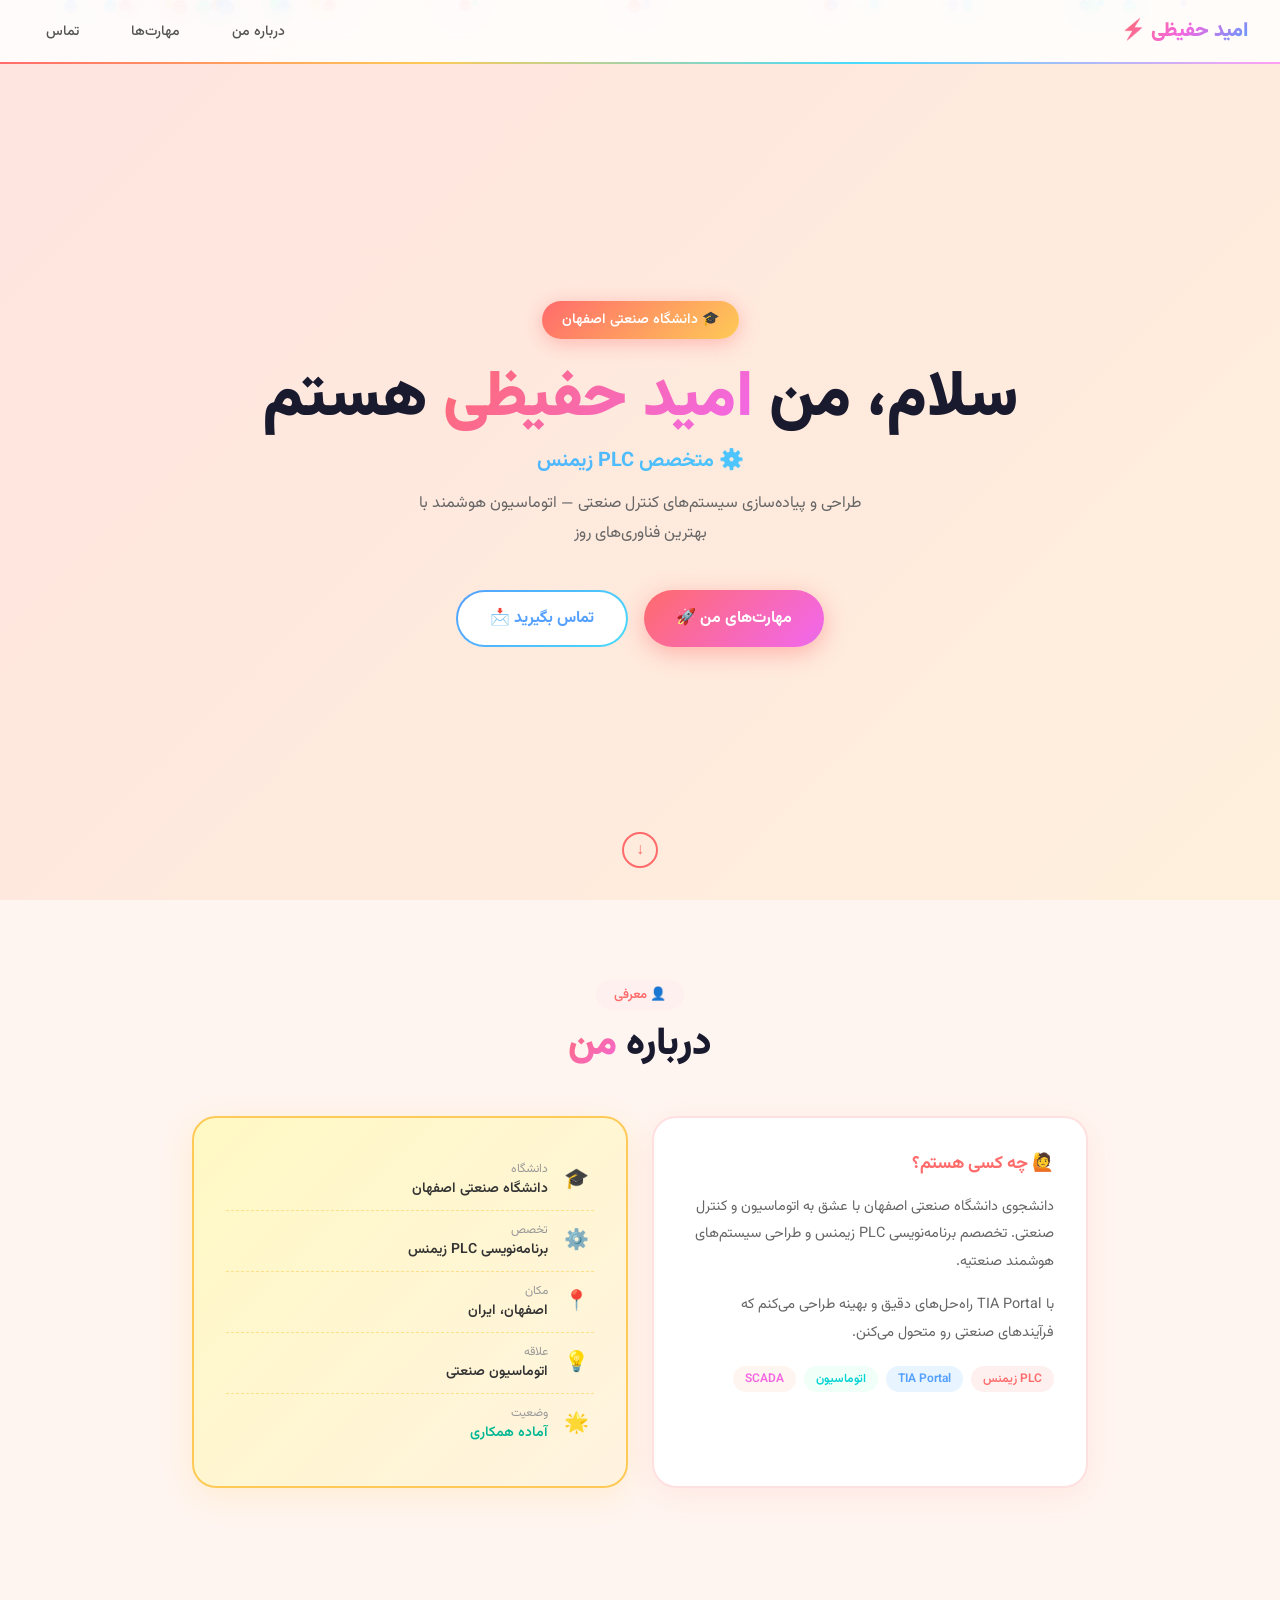
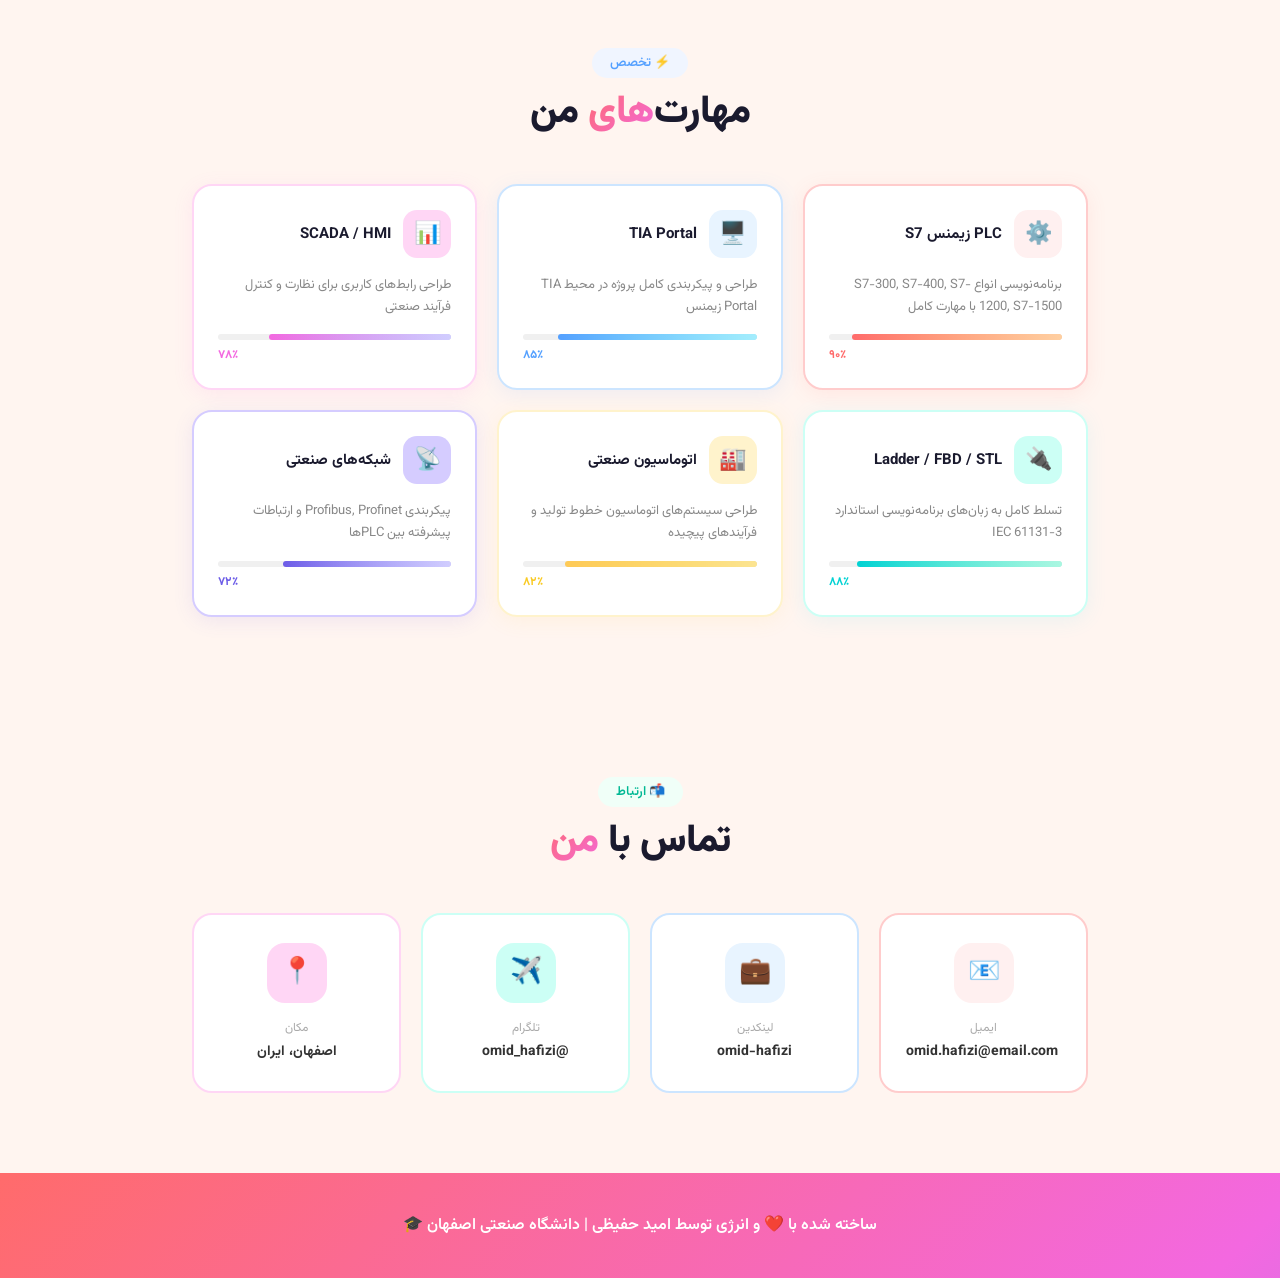
==== omid_hafizi_portfolio.html @ 41639e16 "Add files via upload" ====
<!DOCTYPE html>
<html lang="fa" dir="rtl">
<head>
<meta charset="UTF-8">
<meta name="viewport" content="width=device-width, initial-scale=1.0">
<title>امید حفیظی - برنامه‌نویس PLC زیمنس</title>
<link href="https://fonts.googleapis.com/css2?family=Vazirmatn:wght@300;400;500;700;900&display=swap" rel="stylesheet">
<style>
*{margin:0;padding:0;box-sizing:border-box;}
body{font-family:'Vazirmatn',sans-serif;background:#fff5f0;color:#1a1a2e;overflow-x:hidden;direction:rtl;}

body::before{
  content:'';position:fixed;inset:0;z-index:-1;
  background:linear-gradient(135deg,#ff6b6b 0%,#feca57 25%,#48dbfb 50%,#ff9ff3 75%,#54a0ff 100%);
  background-size:400% 400%;
  animation:bgShift 8s ease infinite;
  opacity:0.12;
}
@keyframes bgShift{0%{background-position:0% 50%}50%{background-position:100% 50%}100%{background-position:0% 50%}}

nav{
  position:fixed;top:0;width:100%;z-index:200;
  background:rgba(255,255,255,0.85);backdrop-filter:blur(16px);
  border-bottom:2px solid transparent;
  border-image:linear-gradient(90deg,#ff6b6b,#feca57,#48dbfb,#ff9ff3) 1;
  padding:0 2rem;display:flex;align-items:center;justify-content:space-between;height:64px;
}
.nav-logo{
  font-size:20px;font-weight:900;
  background:linear-gradient(135deg,#ff6b6b,#f368e0,#54a0ff);
  -webkit-background-clip:text;-webkit-text-fill-color:transparent;
  animation:logoGlow 3s ease infinite alternate;
}
@keyframes logoGlow{from{filter:drop-shadow(0 0 4px #ff6b6b44)}to{filter:drop-shadow(0 0 12px #54a0ff88)}}
.nav-links{display:flex;gap:1.5rem;list-style:none;}
.nav-links a{
  color:#555;text-decoration:none;font-size:14px;font-weight:500;
  padding:6px 14px;border-radius:20px;transition:all 0.3s;
}
.nav-links a:hover{background:linear-gradient(135deg,#ff6b6b,#feca57);color:#fff;}

.hero{
  min-height:100vh;display:flex;align-items:center;justify-content:center;
  text-align:center;padding:80px 2rem 2rem;position:relative;overflow:hidden;
}
.particles{position:absolute;inset:0;pointer-events:none;}
.p{position:absolute;border-radius:50%;animation:float linear infinite;}
@keyframes float{0%{transform:translateY(100vh) rotate(0deg);opacity:0}10%{opacity:1}90%{opacity:1}100%{transform:translateY(-100px) rotate(720deg);opacity:0}}

.hero-content{position:relative;z-index:2;}
.hero-badge{
  display:inline-flex;align-items:center;gap:8px;
  padding:8px 20px;border-radius:999px;margin-bottom:1.5rem;
  background:linear-gradient(135deg,#ff6b6b,#feca57);
  color:#fff;font-size:14px;font-weight:600;
  box-shadow:0 4px 20px rgba(255,107,107,0.4);
  animation:badgePop 0.8s cubic-bezier(0.34,1.56,0.64,1) both;
}
@keyframes badgePop{from{transform:scale(0) rotate(-10deg);opacity:0}to{transform:scale(1) rotate(0);opacity:1}}

.hero h1{
  font-size:clamp(2.5rem,6vw,4rem);font-weight:900;line-height:1.15;
  margin-bottom:0.5rem;
  animation:slideUp 0.8s 0.2s cubic-bezier(0.34,1.56,0.64,1) both;
}
@keyframes slideUp{from{transform:translateY(40px);opacity:0}to{transform:translateY(0);opacity:1}}

.hero h1 .name{
  background:linear-gradient(135deg,#ff6b6b 0%,#f368e0 50%,#54a0ff 100%);
  -webkit-background-clip:text;-webkit-text-fill-color:transparent;
  background-size:200% auto;animation:nameShine 3s linear infinite;
}
@keyframes nameShine{to{background-position:200% center}}

.hero-subtitle{
  font-size:1.25rem;font-weight:700;margin-bottom:0.75rem;
  background:linear-gradient(135deg,#54a0ff,#48dbfb);
  -webkit-background-clip:text;-webkit-text-fill-color:transparent;
  animation:slideUp 0.8s 0.4s cubic-bezier(0.34,1.56,0.64,1) both;
}
.hero p{
  font-size:1rem;color:#666;max-width:480px;margin:0 auto 2.5rem;line-height:1.9;
  animation:slideUp 0.8s 0.5s cubic-bezier(0.34,1.56,0.64,1) both;
}
.hero-btns{
  display:flex;gap:1rem;justify-content:center;flex-wrap:wrap;
  animation:slideUp 0.8s 0.6s cubic-bezier(0.34,1.56,0.64,1) both;
}
.btn-main{
  padding:14px 32px;border-radius:999px;border:none;cursor:pointer;
  background:linear-gradient(135deg,#ff6b6b,#f368e0,#54a0ff);
  background-size:200% auto;
  color:#fff;font-size:16px;font-family:inherit;font-weight:700;
  box-shadow:0 6px 25px rgba(255,107,107,0.45);
  transition:all 0.3s;animation:btnPulse 2s ease infinite;
}
.btn-main:hover{transform:translateY(-3px) scale(1.05);box-shadow:0 10px 35px rgba(255,107,107,0.6);}
@keyframes btnPulse{0%,100%{box-shadow:0 6px 25px rgba(255,107,107,0.45)}50%{box-shadow:0 6px 35px rgba(243,104,224,0.6)}}
.btn-sec{
  padding:14px 32px;border-radius:999px;cursor:pointer;
  border:2.5px solid transparent;
  background:linear-gradient(#fff,#fff) padding-box,linear-gradient(135deg,#54a0ff,#48dbfb) border-box;
  color:#54a0ff;font-size:16px;font-family:inherit;font-weight:700;
  transition:all 0.3s;
}
.btn-sec:hover{background:linear-gradient(135deg,#54a0ff,#48dbfb);color:#fff;transform:translateY(-3px);}

.scroll-arrow{
  position:absolute;bottom:2rem;left:50%;transform:translateX(-50%);
  width:36px;height:36px;border:2.5px solid #ff6b6b;border-radius:50%;
  display:flex;align-items:center;justify-content:center;
  animation:bounce 2s ease infinite;cursor:pointer;color:#ff6b6b;font-size:16px;
}
@keyframes bounce{0%,100%{transform:translateX(-50%) translateY(0)}50%{transform:translateX(-50%) translateY(8px)}}

.sec{padding:5rem 2rem;max-width:960px;margin:0 auto;}
.sec-head{text-align:center;margin-bottom:3rem;}
.sec-tag{display:inline-block;padding:5px 18px;border-radius:999px;font-size:13px;font-weight:600;margin-bottom:0.75rem;}
.sec-title{font-size:clamp(1.6rem,4vw,2.4rem);font-weight:900;line-height:1.2;}
.sec-title span{background:linear-gradient(135deg,#ff6b6b,#f368e0);-webkit-background-clip:text;-webkit-text-fill-color:transparent;}

.about-wrap{display:grid;grid-template-columns:1fr 1fr;gap:1.5rem;}
.about-me{
  background:#fff;border-radius:24px;padding:2rem;
  border:2px solid #ffe0e0;
  box-shadow:0 8px 32px rgba(255,107,107,0.1);
  transition:transform 0.3s,box-shadow 0.3s;
}
.about-me:hover{transform:translateY(-4px);box-shadow:0 16px 48px rgba(255,107,107,0.18);}
.about-me h3{font-size:1.1rem;font-weight:700;margin-bottom:1rem;color:#ff6b6b;}
.about-me p{color:#666;font-size:0.9rem;line-height:1.9;}
.info-card{
  background:linear-gradient(135deg,#fff9c4,#fff3e0);
  border-radius:24px;padding:2rem;
  border:2px solid #feca57;
  box-shadow:0 8px 32px rgba(254,202,87,0.2);
}
.info-row{display:flex;align-items:center;gap:10px;padding:10px 0;border-bottom:1px dashed #ffe08a;}
.info-row:last-child{border-bottom:none;}
.info-icon{font-size:20px;width:36px;text-align:center;}
.info-label{font-size:12px;color:#999;}
.info-val{font-size:14px;font-weight:600;color:#333;}

.skills-wrap{display:grid;grid-template-columns:repeat(auto-fit,minmax(260px,1fr));gap:1.25rem;}
.sk{background:#fff;border-radius:20px;padding:1.5rem;border:2px solid transparent;transition:all 0.3s;position:relative;overflow:hidden;}
.sk:hover{transform:translateY(-6px);}
.sk-1{border-color:#ffcccc;box-shadow:0 4px 20px rgba(255,107,107,0.1);}
.sk-1:hover{box-shadow:0 12px 40px rgba(255,107,107,0.25);}
.sk-2{border-color:#cce5ff;box-shadow:0 4px 20px rgba(84,160,255,0.1);}
.sk-2:hover{box-shadow:0 12px 40px rgba(84,160,255,0.25);}
.sk-3{border-color:#ffd6f5;box-shadow:0 4px 20px rgba(243,104,224,0.1);}
.sk-3:hover{box-shadow:0 12px 40px rgba(243,104,224,0.25);}
.sk-4{border-color:#ccfff5;box-shadow:0 4px 20px rgba(72,219,251,0.1);}
.sk-4:hover{box-shadow:0 12px 40px rgba(72,219,251,0.25);}
.sk-5{border-color:#fff3cc;box-shadow:0 4px 20px rgba(254,202,87,0.1);}
.sk-5:hover{box-shadow:0 12px 40px rgba(254,202,87,0.25);}
.sk-6{border-color:#d5ccff;box-shadow:0 4px 20px rgba(108,92,231,0.1);}
.sk-6:hover{box-shadow:0 12px 40px rgba(108,92,231,0.25);}

.sk-top{display:flex;align-items:center;gap:12px;margin-bottom:1rem;}
.sk-emoji{width:48px;height:48px;border-radius:14px;display:flex;align-items:center;justify-content:center;font-size:22px;flex-shrink:0;}
.sk-name{font-size:15px;font-weight:700;color:#1a1a2e;}
.sk-desc{font-size:13px;color:#888;line-height:1.7;margin-bottom:1rem;}
.sk-bar-wrap{background:#f0f0f0;border-radius:999px;height:6px;overflow:hidden;}
.sk-bar{height:100%;border-radius:999px;position:relative;overflow:hidden;}
.sk-bar::after{content:'';position:absolute;inset:0;background:linear-gradient(90deg,transparent 0%,rgba(255,255,255,0.5) 50%,transparent 100%);background-size:200% 100%;animation:shimmer 1.5s infinite;}
@keyframes shimmer{from{background-position:200% 0}to{background-position:-200% 0}}
.sk-pct{font-size:12px;font-weight:700;margin-top:6px;text-align:left;}

.contact-wrap{display:grid;grid-template-columns:repeat(auto-fit,minmax(200px,1fr));gap:1.25rem;}
.ct{background:#fff;border-radius:20px;padding:1.75rem;text-align:center;border:2px solid transparent;transition:all 0.35s cubic-bezier(0.34,1.56,0.64,1);cursor:pointer;}
.ct:hover{transform:translateY(-8px) scale(1.03);}
.ct-1{border-color:#ffcccc;} .ct-1:hover{box-shadow:0 16px 40px rgba(255,107,107,0.3);}
.ct-2{border-color:#cce5ff;} .ct-2:hover{box-shadow:0 16px 40px rgba(84,160,255,0.3);}
.ct-3{border-color:#ccfff5;} .ct-3:hover{box-shadow:0 16px 40px rgba(72,219,251,0.3);}
.ct-4{border-color:#ffd6f5;} .ct-4:hover{box-shadow:0 16px 40px rgba(243,104,224,0.3);}
.ct-icon{width:60px;height:60px;border-radius:18px;margin:0 auto 1rem;display:flex;align-items:center;justify-content:center;font-size:26px;}
.ct-label{font-size:12px;color:#aaa;margin-bottom:4px;}
.ct-val{font-size:14px;font-weight:700;color:#333;}

footer{
  text-align:center;padding:2.5rem;
  background:linear-gradient(135deg,#ff6b6b,#f368e0,#54a0ff,#48dbfb);
  background-size:300% auto;animation:bgShift 5s ease infinite;
  color:#fff;font-weight:600;
}

.reveal{opacity:0;transform:translateY(30px);transition:all 0.7s cubic-bezier(0.34,1.56,0.64,1);}
.reveal.show{opacity:1;transform:translateY(0);}

@media(max-width:600px){
  .about-wrap{grid-template-columns:1fr;}
}
</style>
</head>
<body>

<nav>
  <div class="nav-logo">امید حفیظی ⚡</div>
  <ul class="nav-links">
    <li><a href="#about">درباره من</a></li>
    <li><a href="#skills">مهارت‌ها</a></li>
    <li><a href="#contact">تماس</a></li>
  </ul>
</nav>

<section class="hero" id="home">
  <div class="particles" id="pts"></div>
  <div class="hero-content">
    <div class="hero-badge">🎓 دانشگاه صنعتی اصفهان</div>
    <h1>سلام، من <span class="name">امید حفیظی</span> هستم</h1>
    <div class="hero-subtitle">⚙️ متخصص PLC زیمنس</div>
    <p>طراحی و پیاده‌سازی سیستم‌های کنترل صنعتی — اتوماسیون هوشمند با بهترین فناوری‌های روز</p>
    <div class="hero-btns">
      <button class="btn-main" onclick="document.getElementById('skills').scrollIntoView({behavior:'smooth'})">مهارت‌های من 🚀</button>
      <button class="btn-sec" onclick="document.getElementById('contact').scrollIntoView({behavior:'smooth'})">تماس بگیرید 📩</button>
    </div>
  </div>
  <div class="scroll-arrow" onclick="document.getElementById('about').scrollIntoView({behavior:'smooth'})">↓</div>
</section>

<div class="sec" id="about">
  <div class="sec-head reveal">
    <div class="sec-tag" style="background:#fff0f0;color:#ff6b6b;">👤 معرفی</div>
    <h2 class="sec-title">درباره <span>من</span></h2>
  </div>
  <div class="about-wrap reveal">
    <div class="about-me">
      <h3>🙋 چه کسی هستم؟</h3>
      <p>دانشجوی دانشگاه صنعتی اصفهان با عشق به اتوماسیون و کنترل صنعتی. تخصصم برنامه‌نویسی PLC زیمنس و طراحی سیستم‌های هوشمند صنعتیه.</p>
      <p style="margin-top:1rem;">با TIA Portal راه‌حل‌های دقیق و بهینه طراحی می‌کنم که فرآیندهای صنعتی رو متحول می‌کنن.</p>
      <div style="display:flex;gap:8px;flex-wrap:wrap;margin-top:1.25rem;">
        <span style="padding:4px 12px;border-radius:999px;background:#fff0f0;color:#ff6b6b;font-size:12px;font-weight:600;">PLC زیمنس</span>
        <span style="padding:4px 12px;border-radius:999px;background:#e8f4ff;color:#54a0ff;font-size:12px;font-weight:600;">TIA Portal</span>
        <span style="padding:4px 12px;border-radius:999px;background:#f0fff8;color:#00d2d3;font-size:12px;font-weight:600;">اتوماسیون</span>
        <span style="padding:4px 12px;border-radius:999px;background:#fff5f0;color:#f368e0;font-size:12px;font-weight:600;">SCADA</span>
      </div>
    </div>
    <div class="info-card">
      <div class="info-row">
        <span class="info-icon">🎓</span>
        <div><div class="info-label">دانشگاه</div><div class="info-val">دانشگاه صنعتی اصفهان</div></div>
      </div>
      <div class="info-row">
        <span class="info-icon">⚙️</span>
        <div><div class="info-label">تخصص</div><div class="info-val">برنامه‌نویسی PLC زیمنس</div></div>
      </div>
      <div class="info-row">
        <span class="info-icon">📍</span>
        <div><div class="info-label">مکان</div><div class="info-val">اصفهان، ایران</div></div>
      </div>
      <div class="info-row">
        <span class="info-icon">💡</span>
        <div><div class="info-label">علاقه</div><div class="info-val">اتوماسیون صنعتی</div></div>
      </div>
      <div class="info-row">
        <span class="info-icon">🌟</span>
        <div><div class="info-label">وضعیت</div><div class="info-val" style="color:#00b894;">آماده همکاری</div></div>
      </div>
    </div>
  </div>
</div>

<div class="sec" id="skills">
  <div class="sec-head reveal">
    <div class="sec-tag" style="background:#f0f5ff;color:#54a0ff;">⚡ تخصص</div>
    <h2 class="sec-title">مهارت‌<span>های</span> من</h2>
  </div>
  <div class="skills-wrap">
    <div class="sk sk-1 reveal">
      <div class="sk-top"><div class="sk-emoji" style="background:#fff0f0;">⚙️</div><span class="sk-name">PLC زیمنس S7</span></div>
      <div class="sk-desc">برنامه‌نویسی انواع S7-300, S7-400, S7-1200, S7-1500 با مهارت کامل</div>
      <div class="sk-bar-wrap"><div class="sk-bar" style="width:90%;background:linear-gradient(90deg,#ff6b6b,#ff9f43);"></div></div>
      <div class="sk-pct" style="color:#ff6b6b;">۹۰٪</div>
    </div>
    <div class="sk sk-2 reveal">
      <div class="sk-top"><div class="sk-emoji" style="background:#e8f4ff;">🖥️</div><span class="sk-name">TIA Portal</span></div>
      <div class="sk-desc">طراحی و پیکربندی کامل پروژه در محیط TIA Portal زیمنس</div>
      <div class="sk-bar-wrap"><div class="sk-bar" style="width:85%;background:linear-gradient(90deg,#54a0ff,#48dbfb);"></div></div>
      <div class="sk-pct" style="color:#54a0ff;">۸۵٪</div>
    </div>
    <div class="sk sk-3 reveal">
      <div class="sk-top"><div class="sk-emoji" style="background:#ffd6f5;">📊</div><span class="sk-name">SCADA / HMI</span></div>
      <div class="sk-desc">طراحی رابط‌های کاربری برای نظارت و کنترل فرآیند صنعتی</div>
      <div class="sk-bar-wrap"><div class="sk-bar" style="width:78%;background:linear-gradient(90deg,#f368e0,#a29bfe);"></div></div>
      <div class="sk-pct" style="color:#f368e0;">۷۸٪</div>
    </div>
    <div class="sk sk-4 reveal">
      <div class="sk-top"><div class="sk-emoji" style="background:#ccfff5;">🔌</div><span class="sk-name">Ladder / FBD / STL</span></div>
      <div class="sk-desc">تسلط کامل به زبان‌های برنامه‌نویسی استاندارد IEC 61131-3</div>
      <div class="sk-bar-wrap"><div class="sk-bar" style="width:88%;background:linear-gradient(90deg,#00d2d3,#55efc4);"></div></div>
      <div class="sk-pct" style="color:#00d2d3;">۸۸٪</div>
    </div>
    <div class="sk sk-5 reveal">
      <div class="sk-top"><div class="sk-emoji" style="background:#fff3cc;">🏭</div><span class="sk-name">اتوماسیون صنعتی</span></div>
      <div class="sk-desc">طراحی سیستم‌های اتوماسیون خطوط تولید و فرآیندهای پیچیده</div>
      <div class="sk-bar-wrap"><div class="sk-bar" style="width:82%;background:linear-gradient(90deg,#feca57,#f9ca24);"></div></div>
      <div class="sk-pct" style="color:#f9ca24;">۸۲٪</div>
    </div>
    <div class="sk sk-6 reveal">
      <div class="sk-top"><div class="sk-emoji" style="background:#d5ccff;">📡</div><span class="sk-name">شبکه‌های صنعتی</span></div>
      <div class="sk-desc">پیکربندی Profibus, Profinet و ارتباطات پیشرفته بین PLCها</div>
      <div class="sk-bar-wrap"><div class="sk-bar" style="width:72%;background:linear-gradient(90deg,#6c5ce7,#a29bfe);"></div></div>
      <div class="sk-pct" style="color:#6c5ce7;">۷۲٪</div>
    </div>
  </div>
</div>

<div class="sec" id="contact">
  <div class="sec-head reveal">
    <div class="sec-tag" style="background:#f0fff8;color:#00b894;">📬 ارتباط</div>
    <h2 class="sec-title">تماس با <span>من</span></h2>
  </div>
  <div class="contact-wrap reveal">
    <div class="ct ct-1">
      <div class="ct-icon" style="background:#fff0f0;">📧</div>
      <div class="ct-label">ایمیل</div>
      <div class="ct-val">omid.hafizi@email.com</div>
    </div>
    <div class="ct ct-2">
      <div class="ct-icon" style="background:#e8f4ff;">💼</div>
      <div class="ct-label">لینکدین</div>
      <div class="ct-val">omid-hafizi</div>
    </div>
    <div class="ct ct-3">
      <div class="ct-icon" style="background:#ccfff5;">✈️</div>
      <div class="ct-label">تلگرام</div>
      <div class="ct-val">@omid_hafizi</div>
    </div>
    <div class="ct ct-4">
      <div class="ct-icon" style="background:#ffd6f5;">📍</div>
      <div class="ct-label">مکان</div>
      <div class="ct-val">اصفهان، ایران</div>
    </div>
  </div>
</div>

<footer>
  <p>ساخته شده با ❤️ و انرژی توسط امید حفیظی | دانشگاه صنعتی اصفهان 🎓</p>
</footer>

<script>
const pts = document.getElementById('pts');
const colors = ['#ff6b6b','#feca57','#48dbfb','#ff9ff3','#54a0ff','#55efc4','#a29bfe'];
for(let i=0;i<30;i++){
  const d = document.createElement('div');
  const s = Math.random()*12+4;
  d.className='p';
  d.style.cssText=`width:${s}px;height:${s}px;background:${colors[Math.floor(Math.random()*colors.length)]};left:${Math.random()*100}%;animation-duration:${Math.random()*10+8}s;animation-delay:${Math.random()*8}s;opacity:0.7;`;
  pts.appendChild(d);
}
const reveals = document.querySelectorAll('.reveal');
const obs = new IntersectionObserver((entries)=>{
  entries.forEach((e,i)=>{
    if(e.isIntersecting){setTimeout(()=>e.target.classList.add('show'),i*100);obs.unobserve(e.target);}
  });
},{threshold:0.1});
reveals.forEach(r=>obs.observe(r));
</script>
</body>
</html>
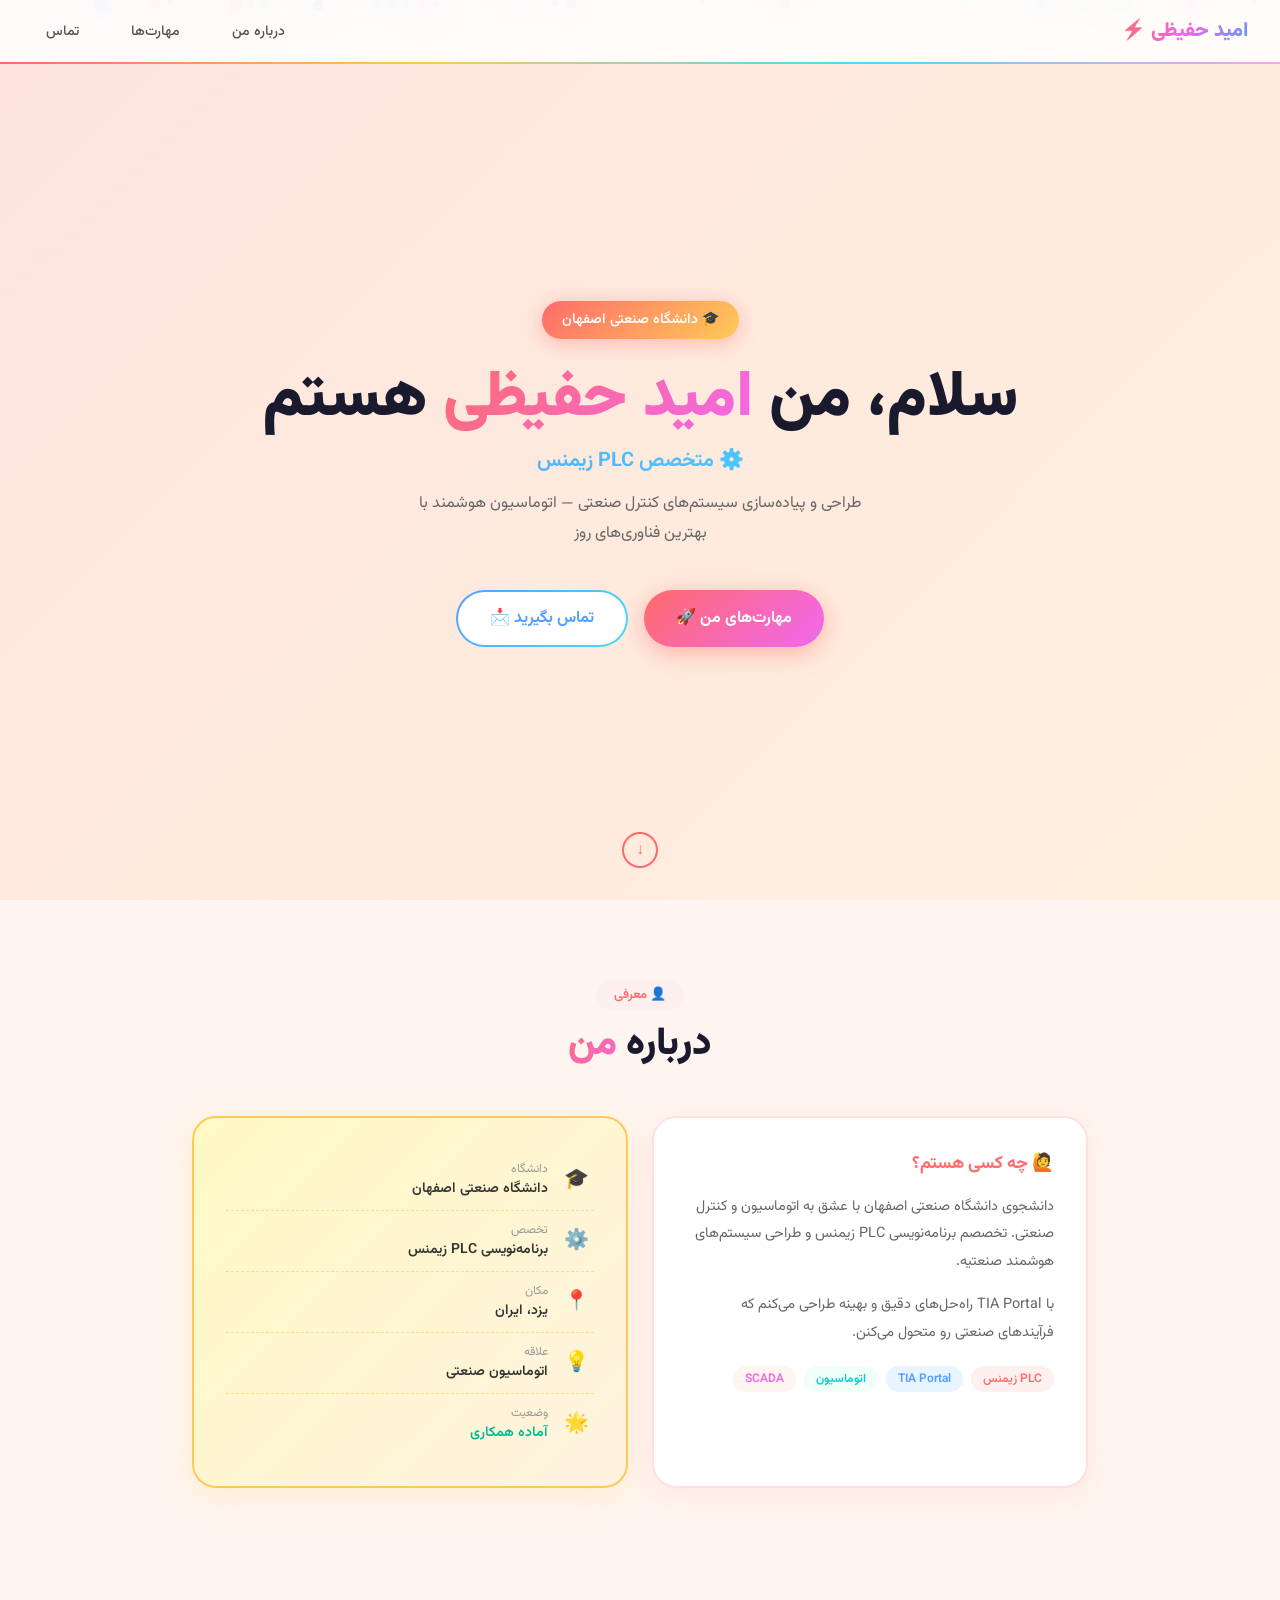
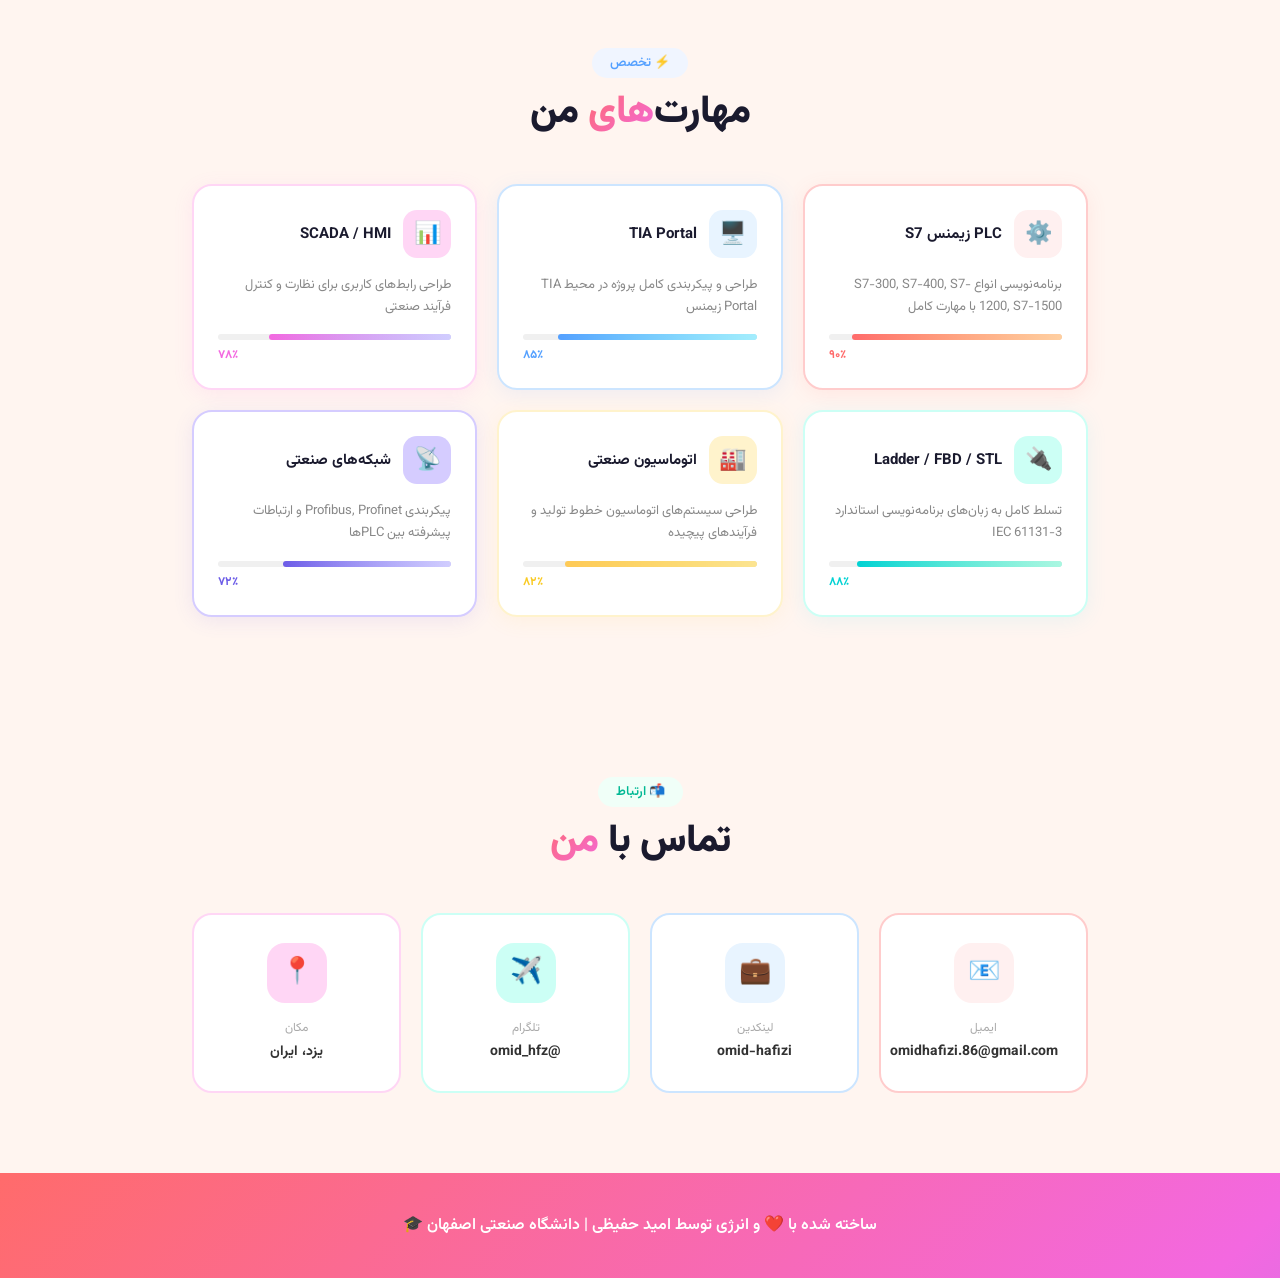
==== commit 00377712: "Update omid_hafizi_portfolio.html" ====
--- a/omid_hafizi_portfolio.html
+++ b/omid_hafizi_portfolio.html
@@ -247,7 +247,7 @@
       </div>
       <div class="info-row">
         <span class="info-icon">📍</span>
-        <div><div class="info-label">مکان</div><div class="info-val">اصفهان، ایران</div></div>
+        <div><div class="info-label">مکان</div><div class="info-val">یزد، ایران</div></div>
       </div>
       <div class="info-row">
         <span class="info-icon">💡</span>
@@ -315,7 +315,7 @@
     <div class="ct ct-1">
       <div class="ct-icon" style="background:#fff0f0;">📧</div>
       <div class="ct-label">ایمیل</div>
-      <div class="ct-val">omid.hafizi@email.com</div>
+      <div class="ct-val">omidhafizi.86@gmail.com</div>
     </div>
     <div class="ct ct-2">
       <div class="ct-icon" style="background:#e8f4ff;">💼</div>
@@ -325,12 +325,12 @@
     <div class="ct ct-3">
       <div class="ct-icon" style="background:#ccfff5;">✈️</div>
       <div class="ct-label">تلگرام</div>
-      <div class="ct-val">@omid_hafizi</div>
+      <div class="ct-val">@omid_hfz</div>
     </div>
     <div class="ct ct-4">
       <div class="ct-icon" style="background:#ffd6f5;">📍</div>
       <div class="ct-label">مکان</div>
-      <div class="ct-val">اصفهان، ایران</div>
+      <div class="ct-val">یزد، ایران</div>
     </div>
   </div>
 </div>
